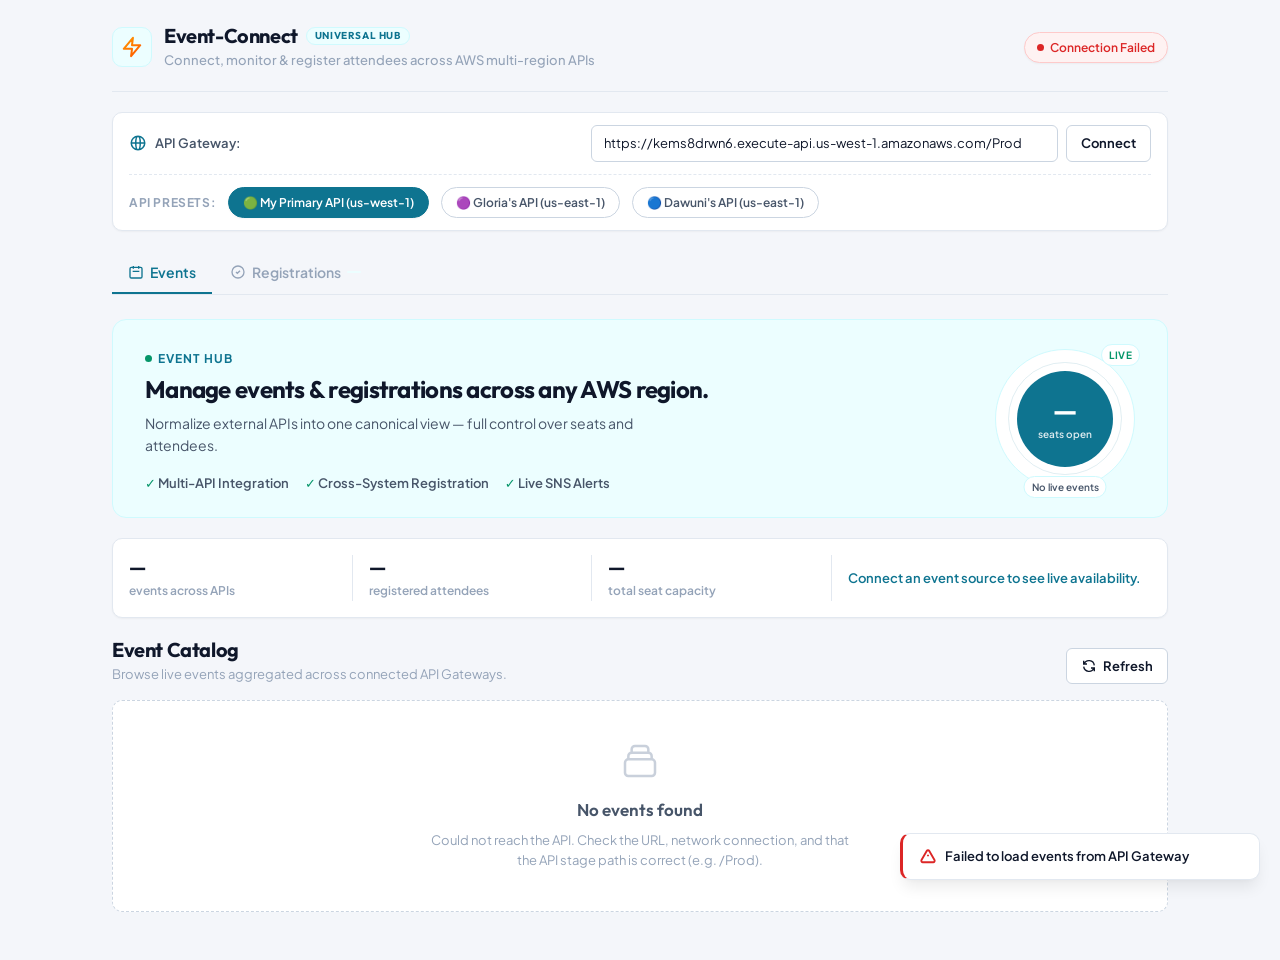
==== frontend/index.html @ a1b2641f "fix: restore direct independent API Gateway URL connection and DynamoDB-only event listing" ====
<!DOCTYPE html>
<html lang="en">
<head>
  <meta charset="UTF-8">
  <meta name="viewport" content="width=device-width, initial-scale=1.0">
  <meta name="description" content="Event-Connect — Universal Multi-API Event Manager & Ticketing Integration Hub across AWS Regions.">
  <title>Event-Connect — Universal Multi-API Event Manager</title>
  <link rel="preconnect" href="https://fonts.googleapis.com">
  <link rel="preconnect" href="https://fonts.gstatic.com" crossorigin>
  <link href="https://fonts.googleapis.com/css2?family=Outfit:wght@300;400;500;600;700&family=Plus+Jakarta+Sans:wght@400;500;600;700&display=swap" rel="stylesheet">
  <link rel="stylesheet" href="style.css">
</head>
<body>
  <div class="app-container">
    <!-- Header -->
    <header class="app-header">
      <div class="header-brand">
        <div class="brand-icon" aria-hidden="true">
          <svg width="22" height="22" viewBox="0 0 24 24" fill="none" xmlns="http://www.w3.org/2000/svg">
            <path d="M13 2L3 14H12L11 22L21 10H12L13 2Z" stroke="url(#bolt-grad)" stroke-width="2.2" stroke-linecap="round" stroke-linejoin="round"/>
            <defs>
              <linearGradient id="bolt-grad" x1="3" y1="2" x2="21" y2="22" gradientUnits="userSpaceOnUse">
                <stop stop-color="#FF9900"/>
                <stop offset="1" stop-color="#FF5500"/>
              </linearGradient>
            </defs>
          </svg>
        </div>
        <div>
          <h1 class="brand-title">Event-Connect <span class="badge-aws">Universal Hub</span></h1>
          <p class="brand-subtitle">Connect, monitor & register attendees across AWS multi-region APIs</p>
        </div>
      </div>
      <div class="header-actions">
        <div id="api-status-badge" class="status-badge disconnected">
          <span class="status-dot" aria-hidden="true"></span>
          <span id="api-status-text">Checking connectivity…</span>
        </div>
      </div>
    </header>

    <!-- API Config & Quick-Connect -->
    <section class="api-config-banner" id="api-config-section" aria-label="API Configuration">
      <div class="config-content">
        <div class="config-info">
          <svg class="config-icon" width="18" height="18" viewBox="0 0 24 24" fill="none" stroke="currentColor" stroke-width="2" aria-hidden="true">
            <path d="M21 12a9 9 0 01-9 9m9-9a9 9 0 00-9-9m9 9H3m9 9a9 9 0 01-9-9m9 9c1.657 0 3-4.03 3-9s-1.343-9-3-9m0 18c-1.657 0-3-4.03-3-9s1.343-9 3-9m-9 9a9 9 0 019-9"/>
          </svg>
          <span class="config-label">API Gateway:</span>
        </div>
        <div class="config-input-group">
          <input type="url" id="api-url-input" placeholder="https://your-api.execute-api.region.amazonaws.com/Prod" autocomplete="off" spellcheck="false" aria-label="API Gateway endpoint URL">
          <button id="btn-save-api-url" class="btn btn-secondary">Connect</button>
        </div>
      </div>

      <div class="quick-connect-bar" role="group" aria-label="Quick connect API presets">
        <span class="quick-connect-title">API Presets:</span>
        <button type="button" class="btn-preset active" id="preset-my-api" data-url="https://kems8drwn6.execute-api.us-west-1.amazonaws.com/Prod">
          🟢 My Primary API (us-west-1)
        </button>
        <button type="button" class="btn-preset" id="preset-gloria-api" data-url="https://djabididt6.execute-api.us-east-1.amazonaws.com">
          🟣 Gloria's API (us-east-1)
        </button>
        <button type="button" class="btn-preset" id="preset-dawuni-api" data-url="https://mmrq6ebalh.execute-api.us-east-1.amazonaws.com">
          🔵 Dawuni's API (us-east-1)
        </button>
      </div>
    </section>

    <!-- Navigation Tabs -->
    <nav class="nav-tabs" role="tablist" aria-label="Main navigation">
      <button class="tab-btn active" id="tab-events" data-tab="section-events" role="tab" aria-selected="true" aria-controls="section-events">
        <svg width="16" height="16" viewBox="0 0 24 24" fill="none" stroke="currentColor" stroke-width="2" aria-hidden="true"><path d="M8 7V3m8 4V3m-9 8h10M5 21h14a2 2 0 002-2V7a2 2 0 00-2-2H5a2 2 0 00-2 2v12a2 2 0 002 2z"/></svg>
        Events
      </button>
      <button class="tab-btn" id="tab-my-registrations" data-tab="section-my-registrations" role="tab" aria-selected="false" aria-controls="section-my-registrations">
        <svg width="16" height="16" viewBox="0 0 24 24" fill="none" stroke="currentColor" stroke-width="2" aria-hidden="true"><path d="M9 12l2 2 4-4m6 2a9 9 0 11-18 0 9 9 0 0118 0z"/></svg>
        Registrations
        <span class="tab-count" id="tab-reg-count" aria-label="Registration count"></span>
      </button>
    </nav>

    <!-- Main Content -->
    <main class="main-content">
      <!-- Section: Events -->
      <section id="section-events" class="tab-content active" role="tabpanel" aria-labelledby="tab-events">
        <!-- Hero -->
        <section class="hero-panel" aria-label="Dashboard overview">
          <div class="hero-copy">
            <p class="eyebrow"><span class="live-pulse" aria-hidden="true"></span> Event Hub</p>
            <h2 id="hero-title">Manage events & registrations across any AWS region.</h2>
            <p>Normalize external APIs into one canonical view — full control over seats and attendees.</p>
            <div class="hero-proof">
              <span>✓ Multi-API Integration</span>
              <span>✓ Cross-System Registration</span>
              <span>✓ Live SNS Alerts</span>
            </div>
          </div>
          <div class="capacity-orbit" aria-label="Live capacity snapshot">
            <div class="orbit-ring orbit-ring-one" aria-hidden="true"></div>
            <div class="orbit-center">
              <strong id="hero-available-seats">—</strong>
              <span>seats open</span>
            </div>
            <span class="orbit-label label-top">LIVE</span>
            <span class="orbit-label label-bottom" id="hero-events-count">Loading…</span>
          </div>
        </section>

        <!-- Stats Strip -->
        <div class="impact-strip" aria-label="Event statistics">
          <div class="impact-stat"><span class="impact-value" id="stat-events">—</span><span>events across APIs</span></div>
          <div class="impact-stat"><span class="impact-value" id="stat-registered">—</span><span>registered attendees</span></div>
          <div class="impact-stat"><span class="impact-value" id="stat-capacity">—</span><span>total seat capacity</span></div>
          <div class="impact-message" id="capacity-message" aria-live="polite">Connecting to event hub…</div>
        </div>

        <!-- Section Header -->
        <div class="section-header">
          <div>
            <h2>Event Catalog</h2>
            <p class="section-desc">Browse live events aggregated across connected API Gateways.</p>
          </div>
          <button id="btn-refresh-events" class="btn btn-icon" aria-label="Refresh events">
            <svg width="16" height="16" viewBox="0 0 24 24" fill="none" stroke="currentColor" stroke-width="2" aria-hidden="true"><path d="M4 4v5h.582m15.356 2A8.001 8.001 0 004.582 9m0 0H9m11 11v-5h-.581m0 0a8.003 8.003 0 01-15.357-2m15.357 2H15"/></svg>
            Refresh
          </button>
        </div>

        <!-- Loading State -->
        <div id="events-loading" class="loading-spinner-container" aria-live="polite">
          <div class="spinner" aria-hidden="true"></div>
          <p>Fetching events from API Gateway…</p>
        </div>

        <!-- Events Grid -->
        <div id="events-grid" class="events-grid hidden" aria-live="polite">
          <!-- Dynamic event cards injected by app.js -->
        </div>

        <!-- Empty State -->
        <div id="events-empty" class="empty-state hidden">
          <svg width="40" height="40" viewBox="0 0 24 24" fill="none" stroke="currentColor" stroke-width="1.5" aria-hidden="true"><path d="M19 11H5m14 0a2 2 0 012 2v6a2 2 0 01-2 2H5a2 2 0 01-2-2v-6a2 2 0 012-2m14 0V9a2 2 0 00-2-2M5 11V9a2 2 0 012-2m0 0V5a2 2 0 012-2h6a2 2 0 012 2v2M7 7h10"/></svg>
          <h3>No events found</h3>
          <p id="events-empty-message">Connect an API endpoint or check your network connection to load events.</p>
        </div>
      </section>

      <!-- Section: Registrations -->
      <section id="section-my-registrations" class="tab-content hidden" role="tabpanel" aria-labelledby="tab-my-registrations">
        <div class="section-header">
          <div>
            <h2>Registrations</h2>
            <p class="section-desc">View all registered attendees. Search by email, name, or event ID.</p>
          </div>
        </div>

        <div class="search-card">
          <form id="form-search-email" class="search-form">
            <div class="form-group flex-1">
              <label for="search-email-input">Search registrations</label>
              <input type="text" id="search-email-input" placeholder="Email, name, or event ID…" autocomplete="off" spellcheck="false">
            </div>
            <button type="submit" class="btn btn-primary" id="btn-search-email">
              <svg width="16" height="16" viewBox="0 0 24 24" fill="none" stroke="currentColor" stroke-width="2" aria-hidden="true"><path d="M21 21l-6-6m2-5a7 7 0 11-14 0 7 7 0 0114 0z"/></svg>
              Search
            </button>
            <button type="button" class="btn btn-secondary" id="btn-clear-search">Show All</button>
          </form>
        </div>

        <div id="regs-loading" class="loading-spinner-container hidden" aria-live="polite">
          <div class="spinner" aria-hidden="true"></div>
          <p>Fetching registrations…</p>
        </div>

        <div id="regs-list" class="regs-list hidden" aria-live="polite">
          <!-- Dynamic registration items injected by app.js -->
        </div>

        <div id="regs-empty" class="empty-state hidden">
          <svg width="40" height="40" viewBox="0 0 24 24" fill="none" stroke="currentColor" stroke-width="1.5" aria-hidden="true"><path d="M9 12h6m-6 4h6m2 5H7a2 2 0 01-2-2V5a2 2 0 012-2h5.586a1 1 0 01.707.293l5.414 5.414a1 1 0 01.293.707V19a2 2 0 01-2 2z"/></svg>
          <h3>No registrations found</h3>
          <p>No active registrations matched the search. Try another query or click "Show All".</p>
        </div>
      </section>
    </main>

    <!-- Registration Modal -->
    <div id="register-modal" class="modal-overlay hidden" role="dialog" aria-modal="true" aria-labelledby="modal-event-title">
      <div class="modal-card">
        <div class="modal-header">
          <div>
            <h3 id="modal-event-title">Register for Event</h3>
            <span id="modal-event-badge" class="badge">Event ID: —</span>
          </div>
          <button id="btn-close-modal" class="btn-close" aria-label="Close dialog">&times;</button>
        </div>
        <form id="form-register" class="modal-form">
          <input type="hidden" id="modal-event-id">

          <div class="form-group">
            <label for="reg-name-input">Full Name <span aria-hidden="true">*</span></label>
            <input type="text" id="reg-name-input" placeholder="Jane Doe" required aria-required="true">
          </div>

          <div class="form-group">
            <label for="reg-email-input">Email Address <span aria-hidden="true">*</span></label>
            <input type="email" id="reg-email-input" placeholder="jane@example.com" required aria-required="true">
            <span class="form-hint">You'll receive a confirmation once registered.</span>
          </div>

          <div class="modal-footer">
            <button type="button" id="btn-cancel-modal" class="btn btn-tertiary">Cancel</button>
            <button type="submit" id="btn-submit-register" class="btn btn-primary">Confirm Registration</button>
          </div>
        </form>
      </div>
    </div>

    <!-- Confirmation Dialog (for cancel actions) -->
    <div id="confirm-dialog" class="modal-overlay hidden" role="alertdialog" aria-modal="true" aria-labelledby="confirm-dialog-title">
      <div class="modal-card" style="max-width: 380px;">
        <div class="confirm-dialog">
          <h3 id="confirm-dialog-title" style="font: 600 var(--text-lg)/1.3 var(--font-heading); color: var(--ink); margin-bottom: var(--space-2);">Cancel Registration?</h3>
          <p id="confirm-dialog-message">This action cannot be undone.</p>
          <div class="confirm-actions">
            <button type="button" class="btn btn-secondary" id="confirm-dialog-cancel">Keep It</button>
            <button type="button" class="btn btn-danger" id="confirm-dialog-confirm">Yes, Cancel</button>
          </div>
        </div>
      </div>
    </div>

    <!-- Toast Container -->
    <div id="toast-container" class="toast-container" aria-live="polite"></div>
  </div>

  <script src="app.js"></script>
</body>
</html>
---- frontend/style.css ----
/* ============================================================
   Event-Connect — Design System & Interface Styles
   ============================================================ */

/* ----------------------------------------------------------
   1. Design Tokens
   ---------------------------------------------------------- */
:root {
  /* Canvas & surfaces */
  --canvas: #f4f6fa;
  --surface: #ffffff;
  --surface-subtle: #f8f9fc;
  --surface-raised: #ffffff;
  --surface-overlay: rgba(15, 23, 42, 0.5);

  /* Ink / text */
  --ink: #0f172a;
  --ink-soft: #475569;
  --ink-faint: #94a3b8;

  /* Borders */
  --line: #e2e8f0;
  --line-strong: #cbd5e1;

  /* Brand */
  --brand: #0e7490;
  --brand-strong: #0c6478;
  --brand-soft: #ecfeff;
  --brand-subtle: #cffafe;

  /* Accent */
  --accent: #d97706;
  --accent-strong: #b45309;

  /* Semantic colors */
  --success: #059669;
  --success-soft: #ecfdf5;
  --success-subtle: #a7f3d0;
  --warning: #d97706;
  --warning-soft: #fffbeb;
  --danger: #dc2626;
  --danger-soft: #fef2f2;

  /* Shadows */
  --shadow-xs: 0 1px 2px rgba(0, 0, 0, 0.04);
  --shadow-sm: 0 1px 3px rgba(0, 0, 0, 0.06), 0 1px 2px rgba(0, 0, 0, 0.04);
  --shadow-md: 0 4px 6px -1px rgba(0, 0, 0, 0.07), 0 2px 4px -2px rgba(0, 0, 0, 0.05);
  --shadow-lg: 0 10px 15px -3px rgba(0, 0, 0, 0.08), 0 4px 6px -4px rgba(0, 0, 0, 0.04);
  --shadow-overlay: 0 25px 50px -12px rgba(0, 0, 0, 0.2);

  /* Radii */
  --radius-sm: 6px;
  --radius-md: 10px;
  --radius-lg: 14px;
  --radius-xl: 20px;
  --radius-pill: 100px;

  /* Typography */
  --font-heading: 'Outfit', system-ui, sans-serif;
  --font-body: 'Plus Jakarta Sans', system-ui, sans-serif;
  --font-mono: 'SF Mono', 'Cascadia Code', 'Consolas', monospace;

  --text-xs: 0.75rem;    /* 12px */
  --text-sm: 0.8125rem;  /* 13px */
  --text-base: 0.875rem; /* 14px */
  --text-md: 0.9375rem;  /* 15px */
  --text-lg: 1.0625rem;  /* 17px */
  --text-xl: 1.25rem;    /* 20px */
  --text-2xl: 1.5rem;    /* 24px */
  --text-3xl: 1.875rem;  /* 30px */

  /* Spacing */
  --space-1: 4px;
  --space-2: 8px;
  --space-3: 12px;
  --space-4: 16px;
  --space-5: 20px;
  --space-6: 24px;
  --space-8: 32px;
  --space-10: 40px;
  --space-12: 48px;

  /* Transitions */
  --ease-out: cubic-bezier(0.16, 1, 0.3, 1);
  --transition-fast: 100ms ease;
  --transition-base: 180ms ease;
  --transition-smooth: 280ms var(--ease-out);
}

/* ----------------------------------------------------------
   2. Reset & Base
   ---------------------------------------------------------- */
*,
*::before,
*::after {
  box-sizing: border-box;
  margin: 0;
  padding: 0;
}

body {
  min-width: 320px;
  min-height: 100vh;
  background: var(--canvas);
  color: var(--ink);
  font-family: var(--font-body);
  font-size: var(--text-md);
  line-height: 1.6;
  -webkit-font-smoothing: antialiased;
  -moz-osx-font-smoothing: grayscale;
}

body.modal-open {
  overflow: hidden;
}

button,
input,
select,
textarea {
  font: inherit;
}

button {
  -webkit-tap-highlight-color: transparent;
}

/* ----------------------------------------------------------
   3. Layout
   ---------------------------------------------------------- */
.app-container {
  max-width: 1120px;
  margin: 0 auto;
  padding: var(--space-6) var(--space-8) var(--space-12);
}

/* ----------------------------------------------------------
   4. Header
   ---------------------------------------------------------- */
.app-header {
  display: flex;
  align-items: center;
  justify-content: space-between;
  gap: var(--space-5);
  padding-bottom: var(--space-5);
  border-bottom: 1px solid var(--line);
  margin-bottom: var(--space-5);
}

.header-brand {
  display: flex;
  align-items: center;
  gap: var(--space-3);
}

.brand-icon {
  display: grid;
  width: 40px;
  height: 40px;
  place-items: center;
  border: 1px solid var(--brand-subtle);
  border-radius: var(--radius-md);
  background: var(--brand-soft);
  flex-shrink: 0;
}

.brand-title {
  display: flex;
  align-items: center;
  gap: var(--space-2);
  color: var(--ink);
  font: 700 var(--text-xl) / 1.2 var(--font-heading);
  letter-spacing: -0.02em;
}

.brand-subtitle {
  margin-top: 2px;
  color: var(--ink-faint);
  font-size: var(--text-sm);
  font-weight: 500;
}

.badge-aws {
  padding: 2px 8px;
  border: 1px solid var(--brand-subtle);
  border-radius: var(--radius-pill);
  color: var(--brand);
  background: var(--brand-soft);
  font-size: 0.625rem;
  font-weight: 700;
  letter-spacing: 0.06em;
  text-transform: uppercase;
}

/* Status badge */
.status-badge {
  display: inline-flex;
  align-items: center;
  gap: 6px;
  padding: 5px 12px;
  border: 1px solid var(--line);
  border-radius: var(--radius-pill);
  background: var(--surface);
  color: var(--ink-faint);
  font-size: var(--text-xs);
  font-weight: 600;
  white-space: nowrap;
  box-shadow: var(--shadow-xs);
}

.status-dot {
  width: 7px;
  height: 7px;
  border-radius: 50%;
  background: var(--ink-faint);
}

.status-badge.connected {
  border-color: var(--success-subtle);
  color: var(--success);
  background: var(--success-soft);
}

.status-badge.connected .status-dot {
  background: var(--success);
  box-shadow: 0 0 0 3px rgba(5, 150, 105, 0.15);
}

.status-badge.disconnected {
  border-color: #fecaca;
  color: var(--danger);
  background: var(--danger-soft);
}

.status-badge.disconnected .status-dot {
  background: var(--danger);
}

/* ----------------------------------------------------------
   5. API Config Banner
   ---------------------------------------------------------- */
.api-config-banner {
  margin-bottom: var(--space-5);
  padding: var(--space-3) var(--space-4);
  border: 1px solid var(--line);
  border-radius: var(--radius-md);
  background: var(--surface);
  box-shadow: var(--shadow-xs);
}

.config-content {
  display: flex;
  align-items: center;
  justify-content: space-between;
  gap: var(--space-4);
}

.config-info {
  display: flex;
  flex: 0 0 auto;
  align-items: center;
  gap: var(--space-2);
  color: var(--ink-soft);
  font-size: var(--text-sm);
  font-weight: 600;
}

.config-icon {
  color: var(--brand);
}

.config-label {
  white-space: nowrap;
}

.config-input-group {
  display: flex;
  width: min(100%, 560px);
  gap: var(--space-2);
}

.config-input-group input {
  width: 100%;
  min-width: 0;
  padding: 7px 12px;
  border: 1px solid var(--line-strong);
  border-radius: var(--radius-sm);
  background: var(--surface);
  color: var(--ink);
  font-size: var(--text-sm);
  outline: none;
  transition: border-color var(--transition-fast), box-shadow var(--transition-fast);
}

.config-input-group input::placeholder {
  color: var(--ink-faint);
}

.config-input-group input:focus {
  border-color: var(--brand);
  box-shadow: 0 0 0 3px rgba(14, 116, 144, 0.1);
}

/* ----------------------------------------------------------
   6. Quick Connect Bar
   ---------------------------------------------------------- */
.quick-connect-bar {
  display: flex;
  align-items: center;
  flex-wrap: wrap;
  gap: var(--space-2) var(--space-3);
  margin-top: var(--space-3);
  padding-top: var(--space-3);
  border-top: 1px dashed var(--line);
}

.quick-connect-title {
  color: var(--ink-faint);
  font-size: var(--text-xs);
  font-weight: 700;
  text-transform: uppercase;
  letter-spacing: 0.05em;
}

.btn-preset {
  padding: 5px 14px;
  border: 1px solid var(--line-strong);
  border-radius: var(--radius-pill);
  background: var(--surface);
  color: var(--ink-soft);
  font-size: var(--text-xs);
  font-weight: 600;
  cursor: pointer;
  transition: all var(--transition-fast);
}

.btn-preset:hover {
  border-color: var(--brand);
  background: var(--brand-soft);
  color: var(--brand);
}

.btn-preset.active {
  border-color: var(--brand);
  background: var(--brand);
  color: #fff;
  box-shadow: var(--shadow-xs);
}

/* Provider origin badges */
.badge-provider-local {
  background: #dbeafe;
  color: #1d4ed8;
  border-color: #bfdbfe;
}

.badge-provider-gloria {
  background: #f3e8ff;
  color: #7c3aed;
  border-color: #e9d5ff;
}

.badge-provider-dawuni {
  background: #d1fae5;
  color: #047857;
  border-color: #a7f3d0;
}

/* ----------------------------------------------------------
   8. Navigation Tabs
   ---------------------------------------------------------- */
.nav-tabs {
  display: flex;
  gap: 2px;
  margin-bottom: var(--space-6);
  border-bottom: 1px solid var(--line);
}

.tab-btn {
  display: inline-flex;
  align-items: center;
  gap: 6px;
  padding: 10px 16px 9px;
  border: 0;
  border-bottom: 2px solid transparent;
  background: transparent;
  color: var(--ink-faint);
  cursor: pointer;
  font-size: var(--text-base);
  font-weight: 600;
  transition: color var(--transition-fast), border-color var(--transition-fast);
}

.tab-btn:hover {
  color: var(--ink-soft);
}

.tab-btn.active {
  border-bottom-color: var(--brand);
  color: var(--brand);
}

.tab-btn svg {
  flex-shrink: 0;
}

.tab-count {
  padding: 1px 7px;
  border-radius: var(--radius-pill);
  background: var(--brand-soft);
  color: var(--brand);
  font-size: 0.6875rem;
  font-weight: 700;
}

/* ----------------------------------------------------------
   9. Hero Panel (Compact)
   ---------------------------------------------------------- */
.hero-panel {
  display: flex;
  align-items: center;
  justify-content: space-between;
  gap: var(--space-6);
  padding: var(--space-6) var(--space-8);
  border: 1px solid var(--brand-subtle);
  border-radius: var(--radius-lg);
  background: var(--brand-soft);
  margin-bottom: var(--space-5);
}

.hero-copy {
  flex: 1;
  min-width: 0;
}

.eyebrow {
  display: inline-flex;
  align-items: center;
  gap: 6px;
  color: var(--brand);
  font-size: var(--text-xs);
  font-weight: 700;
  letter-spacing: 0.08em;
  text-transform: uppercase;
}

.live-pulse {
  width: 7px;
  height: 7px;
  border-radius: 50%;
  background: var(--success);
  animation: pulse 2s ease-in-out infinite;
}

@keyframes pulse {
  0%, 100% { opacity: 1; }
  50% { opacity: 0.4; }
}

.hero-copy h2 {
  margin-top: var(--space-2);
  color: var(--ink);
  font: 700 var(--text-2xl) / 1.15 var(--font-heading);
  letter-spacing: -0.03em;
  max-width: 580px;
}

.hero-copy > p:not(.eyebrow) {
  margin-top: var(--space-2);
  color: var(--ink-soft);
  font-size: var(--text-base);
  max-width: 540px;
}

.hero-proof {
  display: flex;
  flex-wrap: wrap;
  gap: 6px 16px;
  margin-top: var(--space-4);
  color: var(--ink-soft);
  font-size: var(--text-sm);
  font-weight: 600;
}

.hero-proof span::first-letter {
  color: var(--success);
}

/* Capacity orbit — compact */
.capacity-orbit {
  position: relative;
  display: grid;
  width: 140px;
  height: 140px;
  place-items: center;
  border: 1px solid var(--brand-subtle);
  border-radius: 50%;
  background: #fff;
  flex-shrink: 0;
}

.orbit-ring-one {
  position: absolute;
  width: 82%;
  height: 82%;
  border: 1px solid rgba(14, 116, 144, 0.12);
  border-radius: 50%;
}

.orbit-ring-two {
  display: none;
}

.orbit-center {
  position: relative;
  z-index: 1;
  display: flex;
  width: 96px;
  height: 96px;
  flex-direction: column;
  align-items: center;
  justify-content: center;
  border-radius: 50%;
  background: var(--brand);
  color: #fff;
}

.orbit-center strong {
  font: 700 1.75rem / 1 var(--font-heading);
  letter-spacing: -0.03em;
}

.orbit-center span {
  margin-top: 2px;
  font-size: 0.625rem;
  font-weight: 600;
  opacity: 0.85;
}

.orbit-label {
  position: absolute;
  z-index: 2;
  padding: 2px 7px;
  border: 1px solid var(--brand-subtle);
  border-radius: var(--radius-pill);
  background: #fff;
  font-size: 0.625rem;
  font-weight: 700;
  letter-spacing: 0.04em;
}

.label-top {
  top: -6px;
  right: -6px;
  color: var(--success);
}

.label-bottom {
  bottom: -10px;
  left: 50%;
  width: max-content;
  transform: translateX(-50%);
  color: var(--ink-soft);
  font-weight: 600;
  letter-spacing: 0;
}

/* ----------------------------------------------------------
   10. Impact Stats Strip
   ---------------------------------------------------------- */
.impact-strip {
  display: grid;
  grid-template-columns: repeat(3, 1fr) minmax(180px, 1.4fr);
  gap: 0;
  margin-bottom: var(--space-5);
  padding: var(--space-4) 0;
  border: 1px solid var(--line);
  border-radius: var(--radius-md);
  background: var(--surface);
  box-shadow: var(--shadow-xs);
}

.impact-stat {
  display: flex;
  flex-direction: column;
  gap: 2px;
  padding: 0 var(--space-4);
  border-right: 1px solid var(--line);
  color: var(--ink-faint);
  font-size: var(--text-xs);
  font-weight: 600;
}

.impact-value {
  color: var(--ink);
  font: 700 var(--text-xl) / 1.2 var(--font-heading);
}

.impact-message {
  display: flex;
  align-items: center;
  padding: 0 var(--space-4);
  color: var(--brand);
  font-size: var(--text-sm);
  font-weight: 600;
}

/* ----------------------------------------------------------
   11. Section Controls
   ---------------------------------------------------------- */
.section-header {
  display: flex;
  align-items: flex-end;
  justify-content: space-between;
  gap: var(--space-4);
  margin-bottom: var(--space-4);
}

.section-header h2 {
  color: var(--ink);
  font: 700 var(--text-xl) / 1.2 var(--font-heading);
  letter-spacing: -0.02em;
}

.section-desc {
  margin-top: 2px;
  color: var(--ink-faint);
  font-size: var(--text-sm);
}

/* ----------------------------------------------------------
   12. Buttons
   ---------------------------------------------------------- */
.btn {
  display: inline-flex;
  min-height: 36px;
  align-items: center;
  justify-content: center;
  gap: 6px;
  padding: 7px 14px;
  border: 1px solid transparent;
  border-radius: var(--radius-sm);
  cursor: pointer;
  font-size: var(--text-sm);
  font-weight: 650;
  line-height: 1;
  transition: all var(--transition-fast);
  white-space: nowrap;
}

.btn-primary {
  background: var(--brand);
  color: #fff;
  box-shadow: var(--shadow-xs);
}

.btn-primary:hover {
  background: var(--brand-strong);
  box-shadow: var(--shadow-sm);
}

.btn-primary:active {
  transform: translateY(1px);
}

.btn-secondary,
.btn-icon {
  border-color: var(--line-strong);
  background: var(--surface);
  color: var(--ink);
}

.btn-secondary:hover,
.btn-icon:hover {
  border-color: var(--ink-faint);
  background: var(--surface-subtle);
}

.btn-tertiary {
  background: transparent;
  color: var(--ink-soft);
}

.btn-tertiary:hover {
  background: var(--surface-subtle);
  color: var(--ink);
}

.btn-danger {
  border-color: #fecaca;
  background: var(--danger-soft);
  color: var(--danger);
}

.btn-danger:hover {
  border-color: #fca5a5;
  background: #fee2e2;
}

.btn:disabled {
  cursor: not-allowed;
  opacity: 0.45;
  pointer-events: none;
}

/* ----------------------------------------------------------
   13. Event Cards Grid
   ---------------------------------------------------------- */
.events-grid {
  display: grid;
  grid-template-columns: repeat(auto-fill, minmax(300px, 1fr));
  gap: var(--space-4);
}

.event-card {
  display: flex;
  flex-direction: column;
  padding: var(--space-5);
  border: 1px solid var(--line);
  border-radius: var(--radius-md);
  background: var(--surface);
  box-shadow: var(--shadow-xs);
  transition: border-color var(--transition-base), box-shadow var(--transition-base), transform var(--transition-base);
}

.event-card:hover {
  border-color: var(--brand-subtle);
  box-shadow: var(--shadow-md);
  transform: translateY(-2px);
}

.event-card-header {
  display: flex;
  align-items: flex-start;
  justify-content: space-between;
  gap: var(--space-3);
  margin-bottom: var(--space-2);
}

.event-card-title {
  color: var(--ink);
  font: 700 var(--text-lg) / 1.3 var(--font-heading);
  letter-spacing: -0.01em;
}

.event-card-badges {
  display: flex;
  gap: 5px;
  align-items: center;
  flex-shrink: 0;
}

.badge {
  flex: 0 0 auto;
  padding: 3px 8px;
  border: 1px solid var(--line);
  border-radius: var(--radius-pill);
  background: var(--surface-subtle);
  color: var(--ink-faint);
  font-size: 0.6875rem;
  font-weight: 650;
  white-space: nowrap;
}

.badge-success {
  border-color: var(--success-subtle);
  background: var(--success-soft);
  color: var(--success);
}

.badge-danger {
  border-color: #fecaca;
  background: var(--danger-soft);
  color: var(--danger);
}

.event-card-desc {
  color: var(--ink-soft);
  font-size: var(--text-sm);
  line-height: 1.6;
  display: -webkit-box;
  -webkit-line-clamp: 3;
  -webkit-box-orient: vertical;
  overflow: hidden;
}

.event-card-meta {
  display: flex;
  flex-direction: column;
  gap: 6px;
  margin-top: var(--space-4);
  padding-top: var(--space-3);
  border-top: 1px solid var(--line);
  color: var(--ink-faint);
  font-size: var(--text-xs);
}

.meta-item {
  display: flex;
  align-items: center;
  gap: 6px;
}

.meta-item svg {
  color: var(--brand);
  flex-shrink: 0;
}

/* Capacity bar */
.capacity-bar-track {
  width: 100%;
  height: 4px;
  margin-top: var(--space-3);
  border-radius: 2px;
  background: var(--line);
  overflow: hidden;
}

.capacity-bar-fill {
  height: 100%;
  border-radius: 2px;
  transition: width var(--transition-smooth);
}

.capacity-bar-fill.cap-low { background: var(--success); }
.capacity-bar-fill.cap-mid { background: var(--warning); }
.capacity-bar-fill.cap-high { background: var(--danger); }

.event-card-footer {
  display: flex;
  align-items: center;
  justify-content: space-between;
  gap: var(--space-3);
  margin-top: auto;
  padding-top: var(--space-4);
}

.capacity-info {
  color: var(--ink-soft);
  font-size: var(--text-xs);
  font-weight: 650;
}

/* ----------------------------------------------------------
   14. Search & Forms
   ---------------------------------------------------------- */
.search-card {
  padding: var(--space-4) var(--space-5);
  margin-bottom: var(--space-5);
  border: 1px solid var(--line);
  border-radius: var(--radius-md);
  background: var(--surface);
  box-shadow: var(--shadow-xs);
}

.search-form {
  display: flex;
  align-items: flex-end;
  gap: var(--space-3);
  flex-wrap: wrap;
}

.form-group {
  display: flex;
  flex-direction: column;
  gap: 5px;
}

.flex-1 {
  flex: 1;
  min-width: 240px;
}

.form-group label {
  color: var(--ink);
  font-size: var(--text-sm);
  font-weight: 650;
}

.form-group input {
  width: 100%;
  min-height: 38px;
  padding: 8px 12px;
  border: 1px solid var(--line-strong);
  border-radius: var(--radius-sm);
  background: var(--surface);
  color: var(--ink);
  font-size: var(--text-base);
  outline: none;
  transition: border-color var(--transition-fast), box-shadow var(--transition-fast);
}

.form-group input::placeholder {
  color: var(--ink-faint);
}

.form-group input:focus {
  border-color: var(--brand);
  box-shadow: 0 0 0 3px rgba(14, 116, 144, 0.1);
}

.form-hint {
  color: var(--ink-faint);
  font-size: var(--text-xs);
}

/* ----------------------------------------------------------
   15. Registration List
   ---------------------------------------------------------- */
.regs-list {
  display: flex;
  flex-direction: column;
  gap: var(--space-3);
}

.regs-count {
  color: var(--ink-faint);
  font-size: var(--text-sm);
  font-weight: 600;
  margin-bottom: var(--space-2);
}

.reg-item {
  display: flex;
  align-items: center;
  justify-content: space-between;
  gap: var(--space-4);
  padding: var(--space-4) var(--space-5);
  border: 1px solid var(--line);
  border-radius: var(--radius-md);
  background: var(--surface);
  box-shadow: var(--shadow-xs);
  transition: border-color var(--transition-fast);
}

.reg-item:hover {
  border-color: var(--line-strong);
}

.reg-item-content {
  display: flex;
  align-items: center;
  gap: var(--space-3);
  min-width: 0;
}

.reg-avatar {
  display: grid;
  width: 36px;
  height: 36px;
  place-items: center;
  border-radius: 50%;
  background: var(--brand-soft);
  color: var(--brand);
  font-size: var(--text-sm);
  font-weight: 700;
  flex-shrink: 0;
}

.reg-info {
  min-width: 0;
}

.reg-info h4 {
  color: var(--ink);
  font: 600 var(--text-base) / 1.3 var(--font-heading);
}

.reg-meta {
  display: flex;
  flex-wrap: wrap;
  gap: 3px 14px;
  margin-top: 3px;
  color: var(--ink-faint);
  font-size: var(--text-xs);
}

.reg-meta strong,
.reg-meta code {
  color: var(--ink-soft);
  font-family: var(--font-mono);
  font-size: var(--text-xs);
  font-weight: 600;
}

/* ----------------------------------------------------------
   16. Loading, Empty & Skeleton States
   ---------------------------------------------------------- */
.loading-spinner-container {
  display: flex;
  min-height: 200px;
  flex-direction: column;
  align-items: center;
  justify-content: center;
  gap: var(--space-3);
  color: var(--ink-faint);
  font-size: var(--text-sm);
}

.spinner {
  width: 28px;
  height: 28px;
  border: 3px solid var(--line);
  border-top-color: var(--brand);
  border-radius: 50%;
  animation: spin 0.7s linear infinite;
}

/* Skeleton cards */
.skeleton-card {
  padding: var(--space-5);
  border: 1px solid var(--line);
  border-radius: var(--radius-md);
  background: var(--surface);
}

.skeleton-line {
  height: 12px;
  border-radius: 6px;
  background: linear-gradient(90deg, var(--line) 25%, #e8ecf1 50%, var(--line) 75%);
  background-size: 200% 100%;
  animation: shimmer 1.5s ease-in-out infinite;
}

.skeleton-line-lg {
  height: 18px;
  width: 70%;
  margin-bottom: var(--space-3);
}

.skeleton-line-md {
  height: 12px;
  width: 90%;
  margin-bottom: var(--space-2);
}

.skeleton-line-sm {
  height: 12px;
  width: 50%;
}

@keyframes shimmer {
  0% { background-position: 200% 0; }
  100% { background-position: -200% 0; }
}

/* Empty state */
.empty-state {
  padding: var(--space-10) var(--space-5);
  border: 1px dashed var(--line-strong);
  border-radius: var(--radius-md);
  background: var(--surface);
  color: var(--ink-faint);
  text-align: center;
}

.empty-state svg {
  color: var(--ink-faint);
  margin-bottom: var(--space-3);
  opacity: 0.5;
}

.empty-state h3 {
  color: var(--ink-soft);
  font: 600 var(--text-lg) / 1.3 var(--font-heading);
}

.empty-state p {
  max-width: 420px;
  margin: var(--space-2) auto 0;
  font-size: var(--text-sm);
  line-height: 1.6;
}

/* ----------------------------------------------------------
   17. Modal
   ---------------------------------------------------------- */
.modal-overlay {
  position: fixed;
  inset: 0;
  z-index: 100;
  display: flex;
  align-items: center;
  justify-content: center;
  padding: var(--space-5);
  background: var(--surface-overlay);
  animation: fadeIn 180ms ease;
}

@keyframes fadeIn {
  from { opacity: 0; }
  to { opacity: 1; }
}

.modal-card {
  width: 100%;
  max-width: 460px;
  padding: var(--space-6);
  border: 1px solid var(--line);
  border-radius: var(--radius-lg);
  background: var(--surface);
  box-shadow: var(--shadow-overlay);
  animation: modalIn 220ms var(--ease-out);
}

@keyframes modalIn {
  from {
    opacity: 0;
    transform: scale(0.95) translateY(8px);
  }
  to {
    opacity: 1;
    transform: scale(1) translateY(0);
  }
}

.modal-header {
  display: flex;
  align-items: flex-start;
  justify-content: space-between;
  gap: var(--space-4);
  margin-bottom: var(--space-5);
}

.modal-header h3 {
  color: var(--ink);
  font: 700 var(--text-xl) / 1.25 var(--font-heading);
}

.modal-header .badge {
  display: inline-block;
  margin-top: 6px;
}

.btn-close {
  display: grid;
  width: 32px;
  height: 32px;
  place-items: center;
  border: 0;
  border-radius: var(--radius-sm);
  background: transparent;
  color: var(--ink-faint);
  cursor: pointer;
  font-size: 1.25rem;
  line-height: 1;
  flex-shrink: 0;
  transition: background var(--transition-fast), color var(--transition-fast);
}

.btn-close:hover {
  background: var(--surface-subtle);
  color: var(--ink);
}

.modal-form {
  display: flex;
  flex-direction: column;
  gap: var(--space-4);
}

.modal-footer {
  display: flex;
  justify-content: flex-end;
  gap: var(--space-2);
  margin-top: var(--space-1);
}

/* Confirmation dialog */
.confirm-dialog {
  text-align: center;
  padding: var(--space-4) 0;
}

.confirm-dialog p {
  color: var(--ink-soft);
  font-size: var(--text-base);
  margin-bottom: var(--space-5);
}

.confirm-dialog .confirm-actions {
  display: flex;
  justify-content: center;
  gap: var(--space-3);
}

/* ----------------------------------------------------------
   18. Toast Notifications
   ---------------------------------------------------------- */
.toast-container {
  position: fixed;
  z-index: 1000;
  right: var(--space-5);
  bottom: var(--space-5);
  display: flex;
  width: min(360px, calc(100vw - 40px));
  flex-direction: column;
  gap: var(--space-2);
  pointer-events: none;
}

.toast {
  display: flex;
  align-items: center;
  gap: var(--space-2);
  padding: var(--space-3) var(--space-4);
  border: 1px solid var(--line);
  border-radius: var(--radius-md);
  background: var(--surface);
  color: var(--ink);
  box-shadow: var(--shadow-lg);
  font-size: var(--text-sm);
  font-weight: 600;
  pointer-events: auto;
  animation: toastIn 280ms var(--ease-out);
  transition: opacity 200ms ease, transform 200ms ease;
}

@keyframes toastIn {
  from {
    opacity: 0;
    transform: translateY(12px) scale(0.96);
  }
  to {
    opacity: 1;
    transform: translateY(0) scale(1);
  }
}

.toast-icon {
  flex-shrink: 0;
  width: 18px;
  height: 18px;
}

.toast-success {
  border-left: 3px solid var(--success);
}

.toast-success .toast-icon {
  color: var(--success);
}

.toast-error {
  border-left: 3px solid var(--danger);
}

.toast-error .toast-icon {
  color: var(--danger);
}

/* ----------------------------------------------------------
   19. Utility Classes
   ---------------------------------------------------------- */
.hidden {
  display: none !important;
}

.sr-only {
  position: absolute;
  width: 1px;
  height: 1px;
  padding: 0;
  margin: -1px;
  overflow: hidden;
  clip: rect(0, 0, 0, 0);
  border: 0;
}

/* ----------------------------------------------------------
   20. Focus & Keyboard Accessibility
   ---------------------------------------------------------- */
:where(button, input, select, textarea, a):focus-visible {
  outline: 2px solid var(--brand);
  outline-offset: 2px;
}

@keyframes spin {
  to { transform: rotate(360deg); }
}

/* ----------------------------------------------------------
   21. Reduced Motion
   ---------------------------------------------------------- */
@media (prefers-reduced-motion: reduce) {
  *,
  *::before,
  *::after {
    animation-duration: 0.01ms !important;
    animation-iteration-count: 1 !important;
    transition-duration: 0.01ms !important;
    scroll-behavior: auto !important;
  }
}

/* ----------------------------------------------------------
   22. Responsive — Tablet (≤ 768px)
   ---------------------------------------------------------- */
@media (max-width: 768px) {
  .app-container {
    padding: var(--space-5) var(--space-4) var(--space-10);
  }

  .app-header {
    flex-direction: column;
    align-items: flex-start;
    gap: var(--space-3);
  }

  .config-content {
    flex-direction: column;
    align-items: stretch;
  }

  .config-input-group {
    width: 100%;
  }

  .hero-panel {
    flex-direction: column;
    align-items: flex-start;
    padding: var(--space-5) var(--space-5);
  }

  .capacity-orbit {
    align-self: center;
    width: 120px;
    height: 120px;
  }

  .orbit-center {
    width: 80px;
    height: 80px;
  }

  .orbit-center strong {
    font-size: 1.5rem;
  }

  .hero-copy h2 {
    font-size: var(--text-xl);
  }

  .impact-strip {
    grid-template-columns: repeat(3, 1fr);
  }

  .impact-message {
    grid-column: 1 / -1;
    padding: var(--space-3) var(--space-4) 0;
    border-top: 1px solid var(--line);
    margin-top: var(--space-3);
  }

  .section-header {
    flex-direction: column;
    align-items: flex-start;
    gap: var(--space-2);
  }

  .events-grid {
    grid-template-columns: 1fr 1fr;
  }
}

/* ----------------------------------------------------------
   23. Responsive — Mobile (≤ 480px)
   ---------------------------------------------------------- */
@media (max-width: 480px) {
  .app-container {
    padding: var(--space-4) var(--space-3) var(--space-8);
  }

  .brand-title {
    font-size: var(--text-lg);
  }

  .badge-aws {
    display: none;
  }

  .nav-tabs {
    overflow-x: auto;
    -webkit-overflow-scrolling: touch;
  }

  .tab-btn {
    flex: 0 0 auto;
    padding: 10px 12px 9px;
    font-size: var(--text-sm);
  }

  .hero-panel {
    padding: var(--space-4);
  }

  .hero-copy h2 {
    font-size: var(--text-lg);
  }

  .hero-proof {
    flex-direction: column;
    gap: 4px;
  }

  .capacity-orbit {
    display: none;
  }

  .impact-strip {
    grid-template-columns: 1fr;
    gap: var(--space-3);
    padding: var(--space-3) var(--space-4);
  }

  .impact-stat {
    padding: 0;
    border-right: 0;
    border-bottom: 1px solid var(--line);
    padding-bottom: var(--space-3);
  }

  .impact-stat:last-of-type {
    border-bottom: 0;
    padding-bottom: 0;
  }

  .impact-message {
    padding: var(--space-2) 0 0;
    border-top: 0;
  }

  .events-grid {
    grid-template-columns: 1fr;
  }

  .event-card {
    min-height: 0;
  }

  .search-form {
    flex-direction: column;
    align-items: stretch;
  }

  .flex-1 {
    min-width: 100%;
  }

  .search-form .btn {
    width: 100%;
  }

  .reg-item {
    flex-direction: column;
    align-items: stretch;
    gap: var(--space-3);
  }

  .reg-item .btn {
    width: 100%;
    justify-content: center;
  }

  .modal-footer {
    flex-direction: column-reverse;
  }

  .modal-footer .btn {
    width: 100%;
  }

  .quick-connect-bar {
    gap: 6px var(--space-2);
  }

  .provider-filter-bar {
    gap: 6px var(--space-2);
    padding: var(--space-3);
  }
}
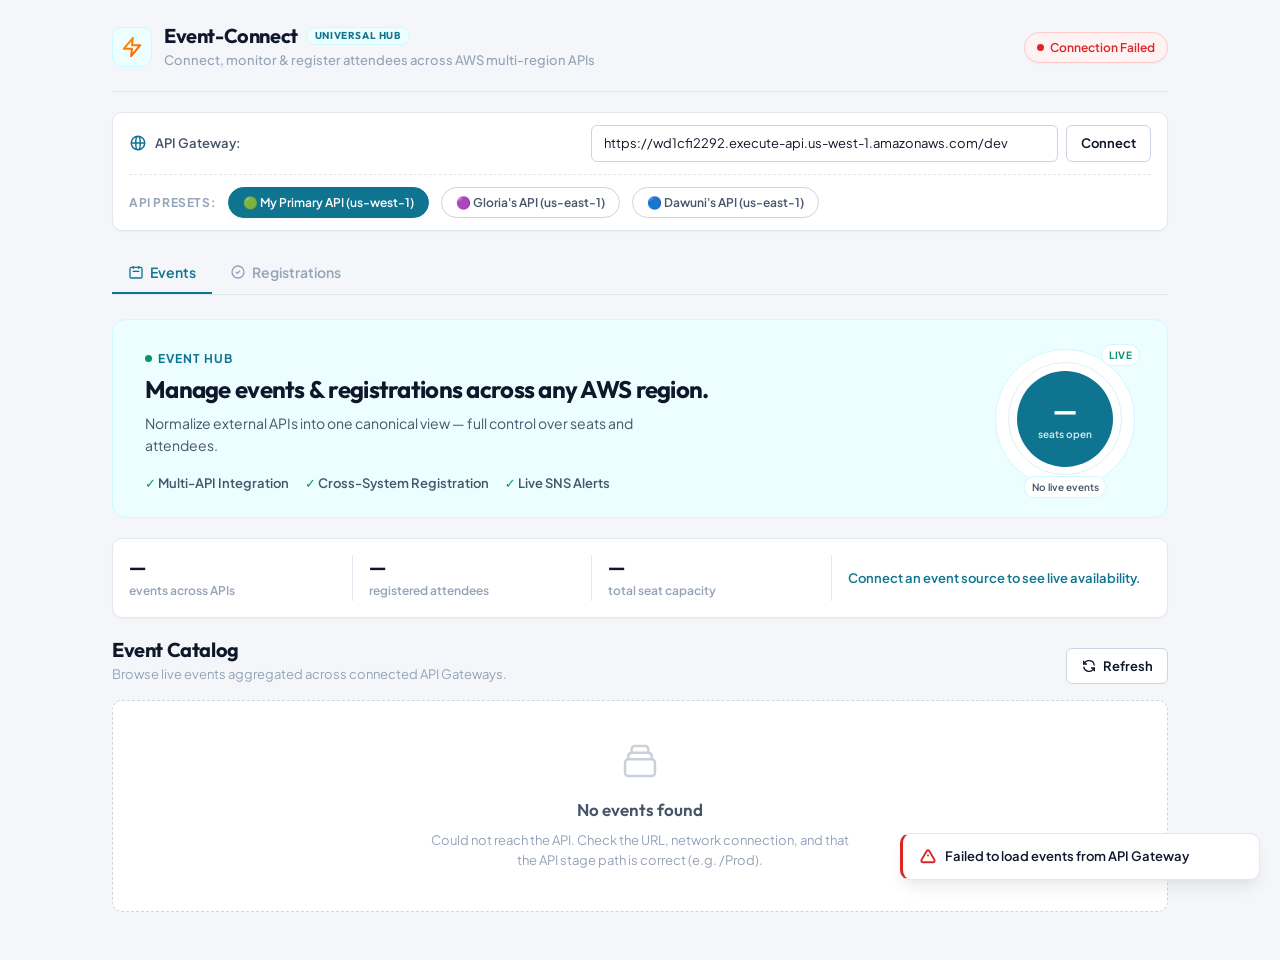
==== commit 9146620f: "chore: update API URL to new AWS account deployment (wd1cfi2292/dev)" ====
--- a/frontend/index.html
+++ b/frontend/index.html
@@ -56,7 +56,7 @@
 
       <div class="quick-connect-bar" role="group" aria-label="Quick connect API presets">
         <span class="quick-connect-title">API Presets:</span>
-        <button type="button" class="btn-preset active" id="preset-my-api" data-url="https://kems8drwn6.execute-api.us-west-1.amazonaws.com/Prod">
+        <button type="button" class="btn-preset active" id="preset-my-api" data-url="https://wd1cfi2292.execute-api.us-west-1.amazonaws.com/dev">
           🟢 My Primary API (us-west-1)
         </button>
         <button type="button" class="btn-preset" id="preset-gloria-api" data-url="https://djabididt6.execute-api.us-east-1.amazonaws.com">
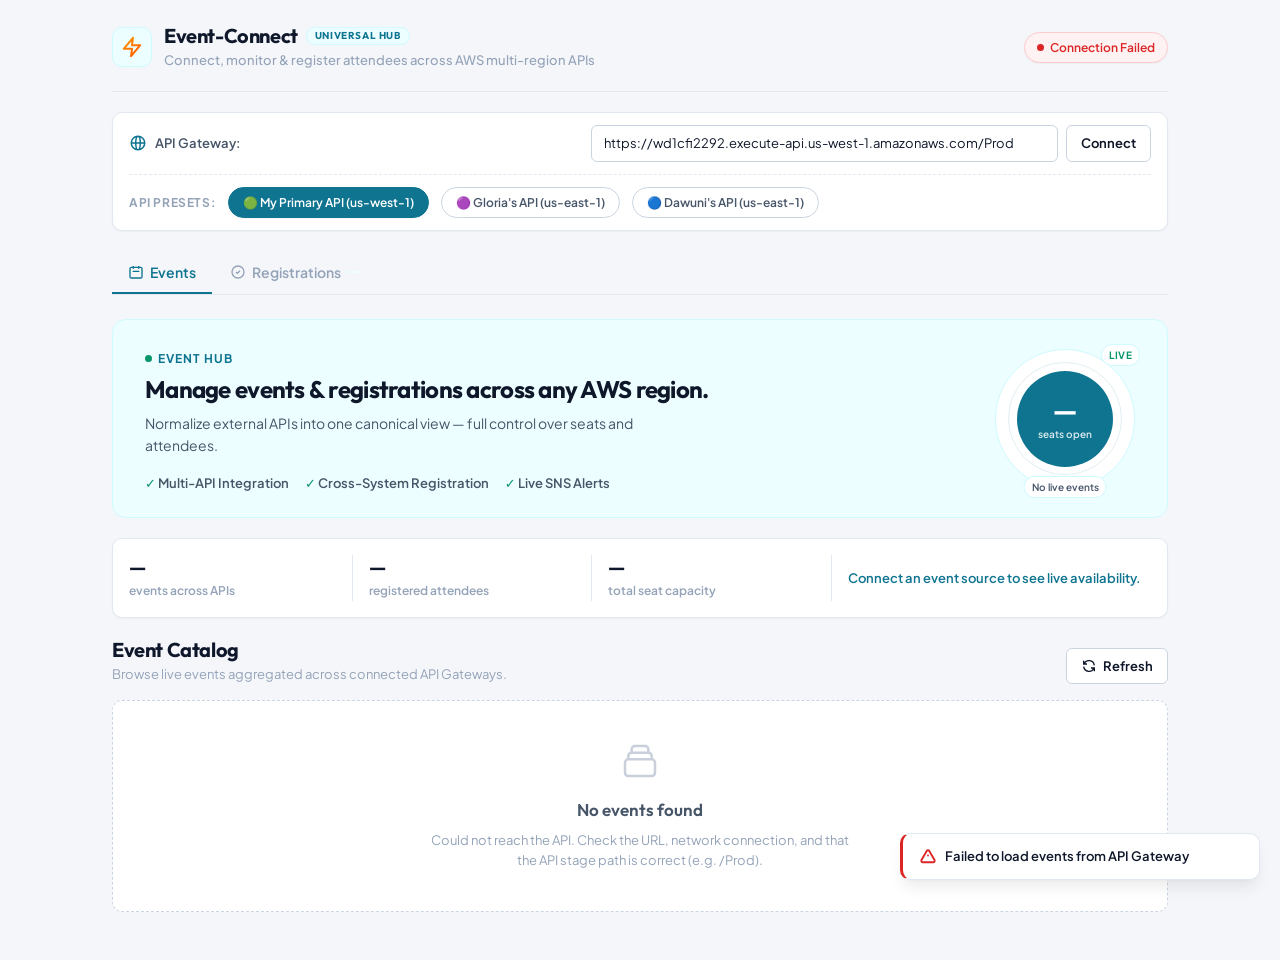
==== commit db7b53db: "fix(frontend): point API URL to active /Prod stage endpoint" ====
--- a/frontend/index.html
+++ b/frontend/index.html
@@ -56,7 +56,7 @@
 
       <div class="quick-connect-bar" role="group" aria-label="Quick connect API presets">
         <span class="quick-connect-title">API Presets:</span>
-        <button type="button" class="btn-preset active" id="preset-my-api" data-url="https://wd1cfi2292.execute-api.us-west-1.amazonaws.com/dev">
+        <button type="button" class="btn-preset active" id="preset-my-api" data-url="https://wd1cfi2292.execute-api.us-west-1.amazonaws.com/Prod">
           🟢 My Primary API (us-west-1)
         </button>
         <button type="button" class="btn-preset" id="preset-gloria-api" data-url="https://djabididt6.execute-api.us-east-1.amazonaws.com">
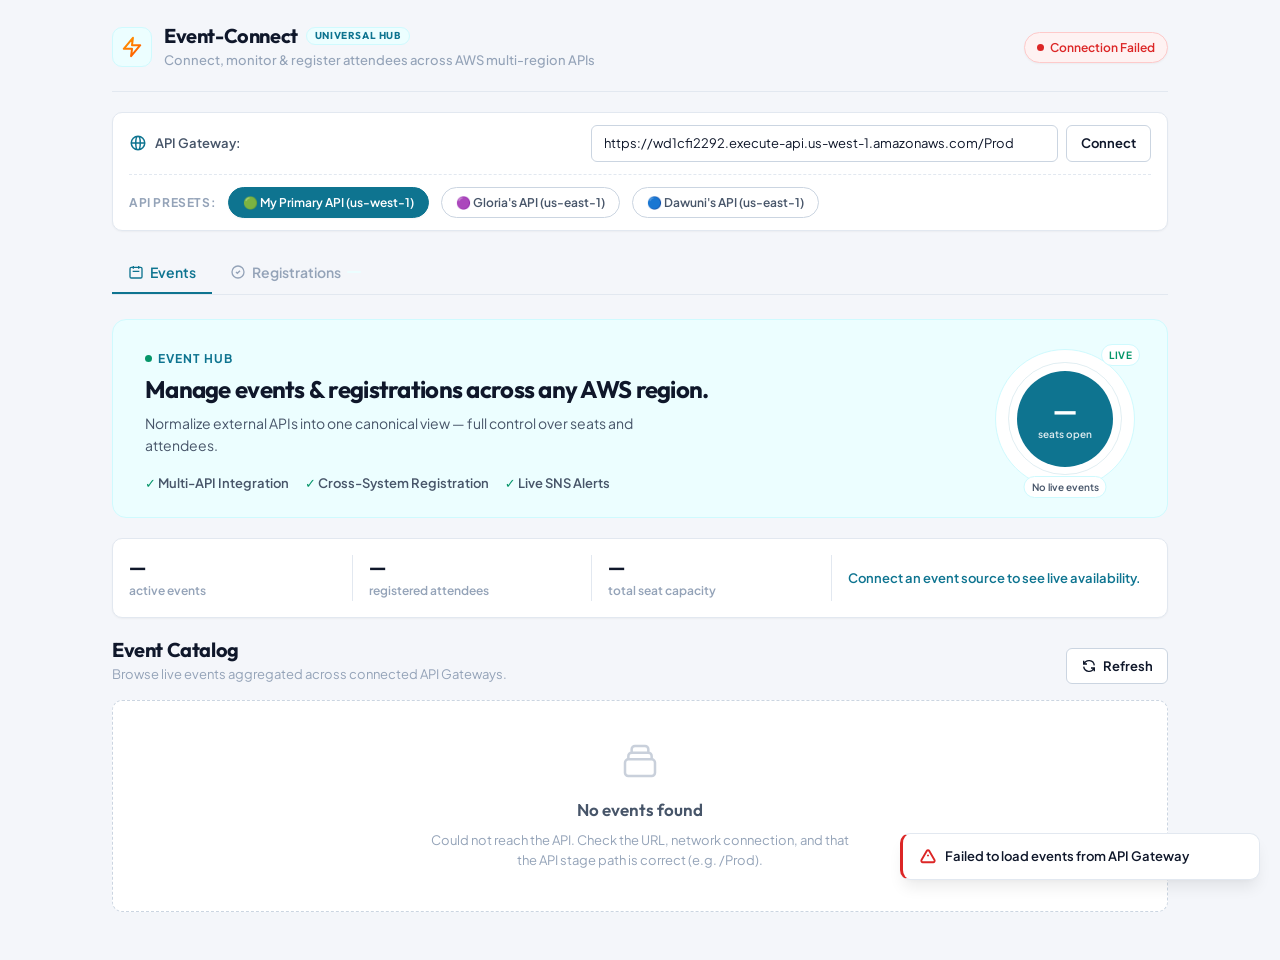
==== commit 35cff944: "fix(frontend): handle synthetic registration IDs locally on cancellation and prevent duplicate synth" ====
--- a/frontend/index.html
+++ b/frontend/index.html
@@ -110,7 +110,7 @@
 
         <!-- Stats Strip -->
         <div class="impact-strip" aria-label="Event statistics">
-          <div class="impact-stat"><span class="impact-value" id="stat-events">—</span><span>events across APIs</span></div>
+          <div class="impact-stat"><span class="impact-value" id="stat-events">—</span><span>active events</span></div>
           <div class="impact-stat"><span class="impact-value" id="stat-registered">—</span><span>registered attendees</span></div>
           <div class="impact-stat"><span class="impact-value" id="stat-capacity">—</span><span>total seat capacity</span></div>
           <div class="impact-message" id="capacity-message" aria-live="polite">Connecting to event hub…</div>
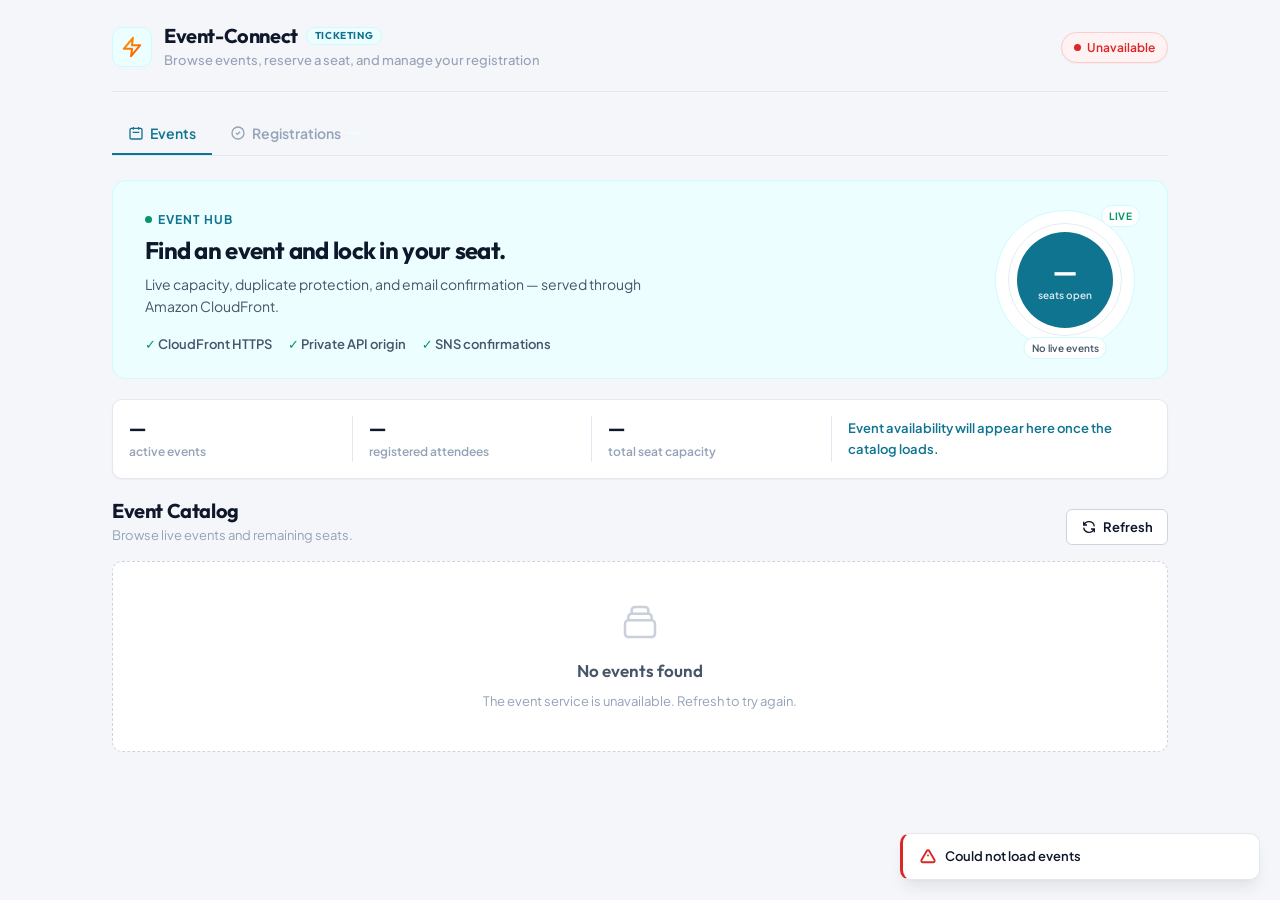
==== commit c9b2cad5: "feat: security helpers, frontend sync scripts, and handler enhancements" ====
--- a/frontend/index.html
+++ b/frontend/index.html
@@ -3,8 +3,8 @@
 <head>
   <meta charset="UTF-8">
   <meta name="viewport" content="width=device-width, initial-scale=1.0">
-  <meta name="description" content="Event-Connect — Universal Multi-API Event Manager & Ticketing Integration Hub across AWS Regions.">
-  <title>Event-Connect — Universal Multi-API Event Manager</title>
+  <meta name="description" content="Event-Connect — serverless event registration served through Amazon CloudFront.">
+  <title>Event-Connect — Event Registration</title>
   <link rel="preconnect" href="https://fonts.googleapis.com">
   <link rel="preconnect" href="https://fonts.gstatic.com" crossorigin>
   <link href="https://fonts.googleapis.com/css2?family=Outfit:wght@300;400;500;600;700&family=Plus+Jakarta+Sans:wght@400;500;600;700&display=swap" rel="stylesheet">
@@ -27,8 +27,8 @@
           </svg>
         </div>
         <div>
-          <h1 class="brand-title">Event-Connect <span class="badge-aws">Universal Hub</span></h1>
-          <p class="brand-subtitle">Connect, monitor & register attendees across AWS multi-region APIs</p>
+          <h1 class="brand-title">Event-Connect <span class="badge-aws">Ticketing</span></h1>
+          <p class="brand-subtitle">Browse events, reserve a seat, and manage your registration</p>
         </div>
       </div>
       <div class="header-actions">
@@ -39,34 +39,6 @@
       </div>
     </header>
 
-    <!-- API Config & Quick-Connect -->
-    <section class="api-config-banner" id="api-config-section" aria-label="API Configuration">
-      <div class="config-content">
-        <div class="config-info">
-          <svg class="config-icon" width="18" height="18" viewBox="0 0 24 24" fill="none" stroke="currentColor" stroke-width="2" aria-hidden="true">
-            <path d="M21 12a9 9 0 01-9 9m9-9a9 9 0 00-9-9m9 9H3m9 9a9 9 0 01-9-9m9 9c1.657 0 3-4.03 3-9s-1.343-9-3-9m0 18c-1.657 0-3-4.03-3-9s1.343-9 3-9m-9 9a9 9 0 019-9"/>
-          </svg>
-          <span class="config-label">API Gateway:</span>
-        </div>
-        <div class="config-input-group">
-          <input type="url" id="api-url-input" placeholder="https://your-api.execute-api.region.amazonaws.com/Prod" autocomplete="off" spellcheck="false" aria-label="API Gateway endpoint URL">
-          <button id="btn-save-api-url" class="btn btn-secondary">Connect</button>
-        </div>
-      </div>
-
-      <div class="quick-connect-bar" role="group" aria-label="Quick connect API presets">
-        <span class="quick-connect-title">API Presets:</span>
-        <button type="button" class="btn-preset active" id="preset-my-api" data-url="https://wd1cfi2292.execute-api.us-west-1.amazonaws.com/Prod">
-          🟢 My Primary API (us-west-1)
-        </button>
-        <button type="button" class="btn-preset" id="preset-gloria-api" data-url="https://djabididt6.execute-api.us-east-1.amazonaws.com">
-          🟣 Gloria's API (us-east-1)
-        </button>
-        <button type="button" class="btn-preset" id="preset-dawuni-api" data-url="https://mmrq6ebalh.execute-api.us-east-1.amazonaws.com">
-          🔵 Dawuni's API (us-east-1)
-        </button>
-      </div>
-    </section>
 
     <!-- Navigation Tabs -->
     <nav class="nav-tabs" role="tablist" aria-label="Main navigation">
@@ -89,12 +61,12 @@
         <section class="hero-panel" aria-label="Dashboard overview">
           <div class="hero-copy">
             <p class="eyebrow"><span class="live-pulse" aria-hidden="true"></span> Event Hub</p>
-            <h2 id="hero-title">Manage events & registrations across any AWS region.</h2>
-            <p>Normalize external APIs into one canonical view — full control over seats and attendees.</p>
+            <h2 id="hero-title">Find an event and lock in your seat.</h2>
+            <p>Live capacity, duplicate protection, and email confirmation — served through Amazon CloudFront.</p>
             <div class="hero-proof">
-              <span>✓ Multi-API Integration</span>
-              <span>✓ Cross-System Registration</span>
-              <span>✓ Live SNS Alerts</span>
+              <span>✓ CloudFront HTTPS</span>
+              <span>✓ Private API origin</span>
+              <span>✓ SNS confirmations</span>
             </div>
           </div>
           <div class="capacity-orbit" aria-label="Live capacity snapshot">
@@ -120,7 +92,7 @@
         <div class="section-header">
           <div>
             <h2>Event Catalog</h2>
-            <p class="section-desc">Browse live events aggregated across connected API Gateways.</p>
+            <p class="section-desc">Browse live events and remaining seats.</p>
           </div>
           <button id="btn-refresh-events" class="btn btn-icon" aria-label="Refresh events">
             <svg width="16" height="16" viewBox="0 0 24 24" fill="none" stroke="currentColor" stroke-width="2" aria-hidden="true"><path d="M4 4v5h.582m15.356 2A8.001 8.001 0 004.582 9m0 0H9m11 11v-5h-.581m0 0a8.003 8.003 0 01-15.357-2m15.357 2H15"/></svg>
@@ -131,7 +103,7 @@
         <!-- Loading State -->
         <div id="events-loading" class="loading-spinner-container" aria-live="polite">
           <div class="spinner" aria-hidden="true"></div>
-          <p>Fetching events from API Gateway…</p>
+          <p>Fetching events…</p>
         </div>
 
         <!-- Events Grid -->
@@ -143,7 +115,7 @@
         <div id="events-empty" class="empty-state hidden">
           <svg width="40" height="40" viewBox="0 0 24 24" fill="none" stroke="currentColor" stroke-width="1.5" aria-hidden="true"><path d="M19 11H5m14 0a2 2 0 012 2v6a2 2 0 01-2 2H5a2 2 0 01-2-2v-6a2 2 0 012-2m14 0V9a2 2 0 00-2-2M5 11V9a2 2 0 012-2m0 0V5a2 2 0 012-2h6a2 2 0 012 2v2M7 7h10"/></svg>
           <h3>No events found</h3>
-          <p id="events-empty-message">Connect an API endpoint or check your network connection to load events.</p>
+          <p id="events-empty-message">No events are available right now. Try again in a moment.</p>
         </div>
       </section>
 
@@ -151,22 +123,22 @@
       <section id="section-my-registrations" class="tab-content hidden" role="tabpanel" aria-labelledby="tab-my-registrations">
         <div class="section-header">
           <div>
-            <h2>Registrations</h2>
-            <p class="section-desc">View all registered attendees. Search by email, name, or event ID.</p>
+            <h2>Your registrations</h2>
+            <p class="section-desc">Look up tickets by the email used at registration. Full attendee lists are not public.</p>
           </div>
         </div>
 
         <div class="search-card">
           <form id="form-search-email" class="search-form">
             <div class="form-group flex-1">
-              <label for="search-email-input">Search registrations</label>
-              <input type="text" id="search-email-input" placeholder="Email, name, or event ID…" autocomplete="off" spellcheck="false">
+              <label for="search-email-input">Email address</label>
+              <input type="email" id="search-email-input" placeholder="you@example.com" autocomplete="email" spellcheck="false">
             </div>
             <button type="submit" class="btn btn-primary" id="btn-search-email">
               <svg width="16" height="16" viewBox="0 0 24 24" fill="none" stroke="currentColor" stroke-width="2" aria-hidden="true"><path d="M21 21l-6-6m2-5a7 7 0 11-14 0 7 7 0 0114 0z"/></svg>
-              Search
+              Find tickets
             </button>
-            <button type="button" class="btn btn-secondary" id="btn-clear-search">Show All</button>
+            <button type="button" class="btn btn-secondary" id="btn-clear-search">Clear</button>
           </form>
         </div>
 
@@ -182,7 +154,7 @@
         <div id="regs-empty" class="empty-state hidden">
           <svg width="40" height="40" viewBox="0 0 24 24" fill="none" stroke="currentColor" stroke-width="1.5" aria-hidden="true"><path d="M9 12h6m-6 4h6m2 5H7a2 2 0 01-2-2V5a2 2 0 012-2h5.586a1 1 0 01.707.293l5.414 5.414a1 1 0 01.293.707V19a2 2 0 01-2 2z"/></svg>
           <h3>No registrations found</h3>
-          <p>No active registrations matched the search. Try another query or click "Show All".</p>
+          <p>Enter the email you registered with to see your tickets.</p>
         </div>
       </section>
     </main>
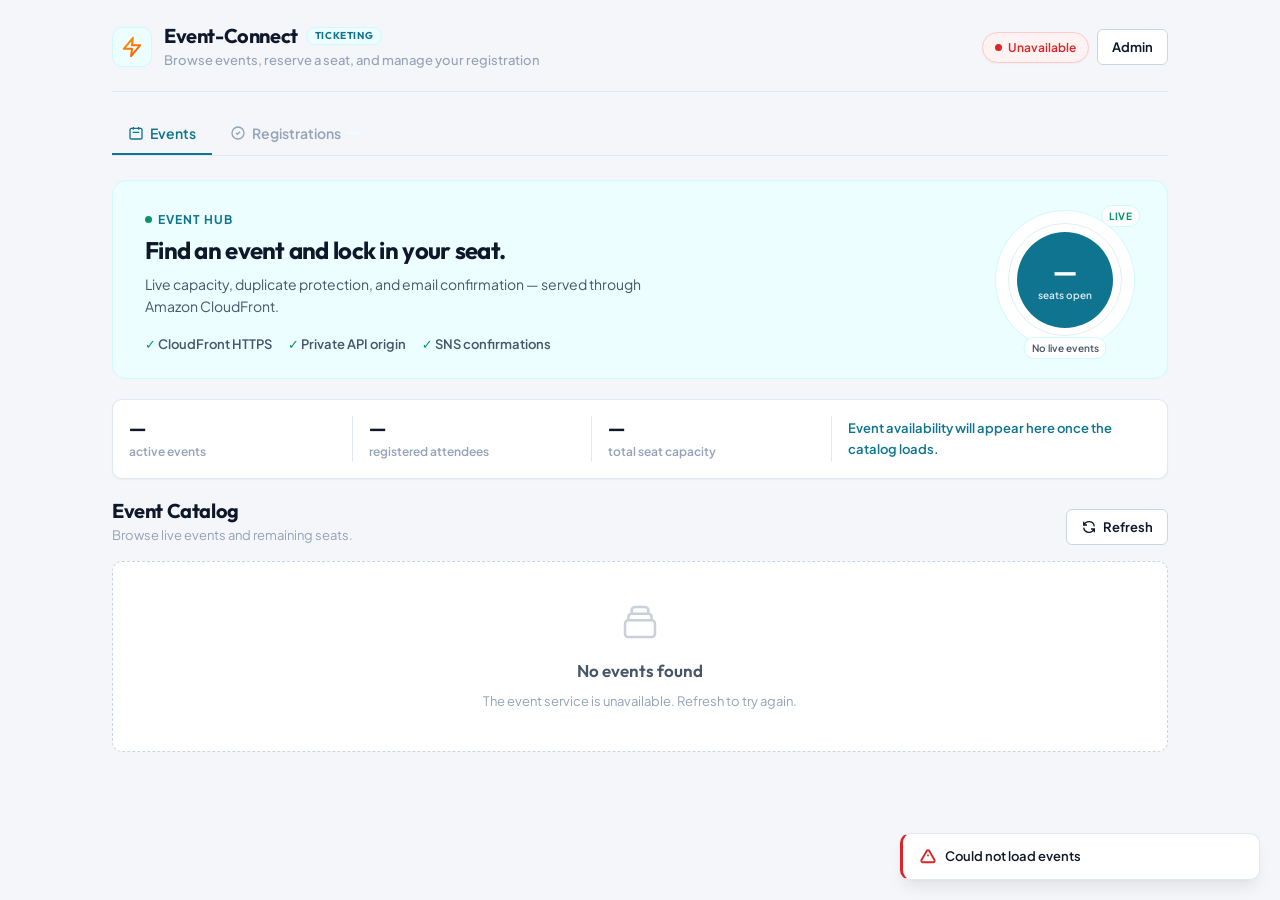
==== commit ca7d2f8a: "feat: require admin session for cancel and full attendee list Co-authored-by: Cursor <cursoragent@cu" ====
--- a/frontend/index.html
+++ b/frontend/index.html
@@ -36,6 +36,8 @@
           <span class="status-dot" aria-hidden="true"></span>
           <span id="api-status-text">Checking connectivity…</span>
         </div>
+        <button type="button" id="btn-admin" class="btn btn-secondary btn-admin">Admin</button>
+        <button type="button" id="btn-admin-signout" class="btn btn-tertiary hidden">Sign out</button>
       </div>
     </header>
 
@@ -123,22 +125,22 @@
       <section id="section-my-registrations" class="tab-content hidden" role="tabpanel" aria-labelledby="tab-my-registrations">
         <div class="section-header">
           <div>
-            <h2>Your registrations</h2>
-            <p class="section-desc">Look up tickets by the email used at registration. Full attendee lists are not public.</p>
+            <h2>Registrations</h2>
+            <p class="section-desc" id="regs-section-desc">Look up your tickets by the email used at registration. Cancelling a seat is admin-only.</p>
           </div>
         </div>
 
         <div class="search-card">
           <form id="form-search-email" class="search-form">
             <div class="form-group flex-1">
-              <label for="search-email-input">Email address</label>
+              <label for="search-email-input">Filter by email</label>
               <input type="email" id="search-email-input" placeholder="you@example.com" autocomplete="email" spellcheck="false">
             </div>
             <button type="submit" class="btn btn-primary" id="btn-search-email">
               <svg width="16" height="16" viewBox="0 0 24 24" fill="none" stroke="currentColor" stroke-width="2" aria-hidden="true"><path d="M21 21l-6-6m2-5a7 7 0 11-14 0 7 7 0 0114 0z"/></svg>
-              Find tickets
+              Filter
             </button>
-            <button type="button" class="btn btn-secondary" id="btn-clear-search">Clear</button>
+            <button type="button" class="btn btn-secondary" id="btn-clear-search">Show all</button>
           </form>
         </div>
 
@@ -154,7 +156,7 @@
         <div id="regs-empty" class="empty-state hidden">
           <svg width="40" height="40" viewBox="0 0 24 24" fill="none" stroke="currentColor" stroke-width="1.5" aria-hidden="true"><path d="M9 12h6m-6 4h6m2 5H7a2 2 0 01-2-2V5a2 2 0 012-2h5.586a1 1 0 01.707.293l5.414 5.414a1 1 0 01.293.707V19a2 2 0 01-2 2z"/></svg>
           <h3>No registrations found</h3>
-          <p>Enter the email you registered with to see your tickets.</p>
+          <p id="regs-empty-message">Enter the email you registered with to see your tickets.</p>
         </div>
       </section>
     </main>
@@ -186,6 +188,30 @@
           <div class="modal-footer">
             <button type="button" id="btn-cancel-modal" class="btn btn-tertiary">Cancel</button>
             <button type="submit" id="btn-submit-register" class="btn btn-primary">Confirm Registration</button>
+          </div>
+        </form>
+      </div>
+    </div>
+
+    <!-- Admin sign-in -->
+    <div id="admin-modal" class="modal-overlay hidden" role="dialog" aria-modal="true" aria-labelledby="admin-modal-title">
+      <div class="modal-card" style="max-width: 400px;">
+        <div class="modal-header">
+          <div>
+            <h3 id="admin-modal-title">Admin sign-in</h3>
+            <span class="badge">Cancels and full attendee list</span>
+          </div>
+          <button id="btn-close-admin-modal" class="btn-close" aria-label="Close dialog">&times;</button>
+        </div>
+        <form id="form-admin-login" class="modal-form">
+          <div class="form-group">
+            <label for="admin-password-input">Admin password</label>
+            <input type="password" id="admin-password-input" autocomplete="current-password" required>
+            <span class="form-hint">Public visitors can register. Only admins can cancel tickets or list everyone.</span>
+          </div>
+          <div class="modal-footer">
+            <button type="button" id="btn-cancel-admin-modal" class="btn btn-tertiary">Cancel</button>
+            <button type="submit" class="btn btn-primary">Sign in</button>
           </div>
         </form>
       </div>
--- a/frontend/style.css
+++ b/frontend/style.css
@@ -145,6 +145,18 @@
   padding-bottom: var(--space-5);
   border-bottom: 1px solid var(--line);
   margin-bottom: var(--space-5);
+}
+
+.header-actions {
+  display: flex;
+  align-items: center;
+  gap: var(--space-2);
+}
+
+.btn-admin.is-admin {
+  border-color: var(--brand);
+  background: var(--brand-soft);
+  color: var(--brand);
 }
 
 .header-brand {
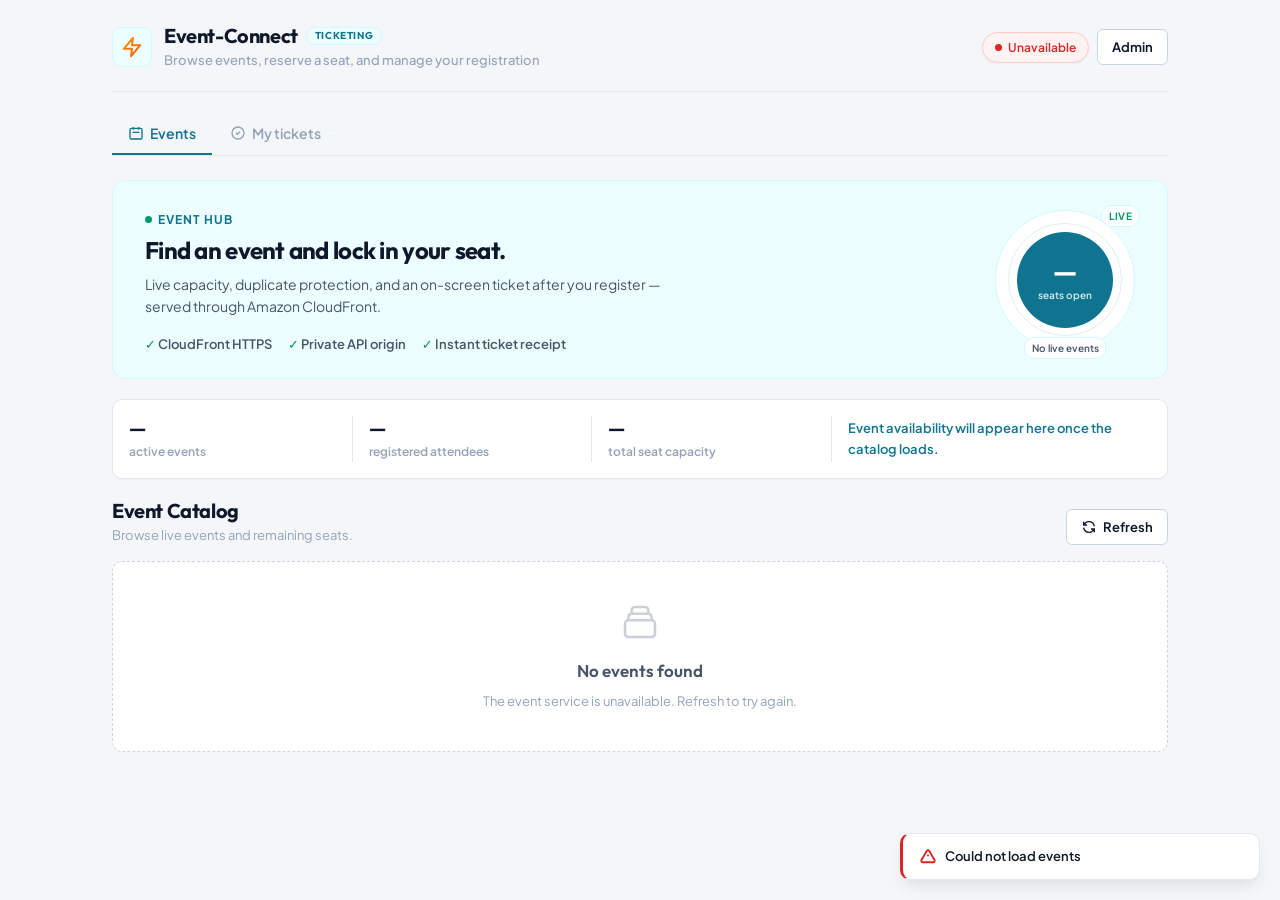
==== commit 6cfc3b58: "feat: show on-screen tickets so attendees do not depend on email The receipt is the ticket; SNS noti" ====
--- a/frontend/index.html
+++ b/frontend/index.html
@@ -8,7 +8,7 @@
   <link rel="preconnect" href="https://fonts.googleapis.com">
   <link rel="preconnect" href="https://fonts.gstatic.com" crossorigin>
   <link href="https://fonts.googleapis.com/css2?family=Outfit:wght@300;400;500;600;700&family=Plus+Jakarta+Sans:wght@400;500;600;700&display=swap" rel="stylesheet">
-  <link rel="stylesheet" href="style.css">
+  <link rel="stylesheet" href="style.css?v=ticket-receipt-1">
 </head>
 <body>
   <div class="app-container">
@@ -50,7 +50,7 @@
       </button>
       <button class="tab-btn" id="tab-my-registrations" data-tab="section-my-registrations" role="tab" aria-selected="false" aria-controls="section-my-registrations">
         <svg width="16" height="16" viewBox="0 0 24 24" fill="none" stroke="currentColor" stroke-width="2" aria-hidden="true"><path d="M9 12l2 2 4-4m6 2a9 9 0 11-18 0 9 9 0 0118 0z"/></svg>
-        Registrations
+        My tickets
         <span class="tab-count" id="tab-reg-count" aria-label="Registration count"></span>
       </button>
     </nav>
@@ -64,11 +64,11 @@
           <div class="hero-copy">
             <p class="eyebrow"><span class="live-pulse" aria-hidden="true"></span> Event Hub</p>
             <h2 id="hero-title">Find an event and lock in your seat.</h2>
-            <p>Live capacity, duplicate protection, and email confirmation — served through Amazon CloudFront.</p>
+            <p>Live capacity, duplicate protection, and an on-screen ticket after you register — served through Amazon CloudFront.</p>
             <div class="hero-proof">
               <span>✓ CloudFront HTTPS</span>
               <span>✓ Private API origin</span>
-              <span>✓ SNS confirmations</span>
+              <span>✓ Instant ticket receipt</span>
             </div>
           </div>
           <div class="capacity-orbit" aria-label="Live capacity snapshot">
@@ -125,22 +125,22 @@
       <section id="section-my-registrations" class="tab-content hidden" role="tabpanel" aria-labelledby="tab-my-registrations">
         <div class="section-header">
           <div>
-            <h2>Registrations</h2>
-            <p class="section-desc" id="regs-section-desc">Look up your tickets by the email used at registration. Cancelling a seat is admin-only.</p>
+            <h2>My tickets</h2>
+            <p class="section-desc" id="regs-section-desc">Tickets from this browser appear here after you register. You can also look up by email. Only an admin can cancel a seat.</p>
           </div>
         </div>
 
         <div class="search-card">
           <form id="form-search-email" class="search-form">
             <div class="form-group flex-1">
-              <label for="search-email-input">Filter by email</label>
+              <label for="search-email-input">Look up by email</label>
               <input type="email" id="search-email-input" placeholder="you@example.com" autocomplete="email" spellcheck="false">
             </div>
             <button type="submit" class="btn btn-primary" id="btn-search-email">
               <svg width="16" height="16" viewBox="0 0 24 24" fill="none" stroke="currentColor" stroke-width="2" aria-hidden="true"><path d="M21 21l-6-6m2-5a7 7 0 11-14 0 7 7 0 0114 0z"/></svg>
-              Filter
+              Find my tickets
             </button>
-            <button type="button" class="btn btn-secondary" id="btn-clear-search">Show all</button>
+            <button type="button" class="btn btn-secondary" id="btn-clear-search">This browser</button>
           </form>
         </div>
 
@@ -156,7 +156,7 @@
         <div id="regs-empty" class="empty-state hidden">
           <svg width="40" height="40" viewBox="0 0 24 24" fill="none" stroke="currentColor" stroke-width="1.5" aria-hidden="true"><path d="M9 12h6m-6 4h6m2 5H7a2 2 0 01-2-2V5a2 2 0 012-2h5.586a1 1 0 01.707.293l5.414 5.414a1 1 0 01.293.707V19a2 2 0 01-2 2z"/></svg>
           <h3>No registrations found</h3>
-          <p id="regs-empty-message">Enter the email you registered with to see your tickets.</p>
+          <p id="regs-empty-message">Register for an event to get a ticket on this screen. Email confirmation is extra — your ticket ID is shown immediately.</p>
         </div>
       </section>
     </main>
@@ -182,7 +182,7 @@
           <div class="form-group">
             <label for="reg-email-input">Email Address <span aria-hidden="true">*</span></label>
             <input type="email" id="reg-email-input" placeholder="jane@example.com" required aria-required="true">
-            <span class="form-hint">You'll receive a confirmation once registered.</span>
+            <span class="form-hint">Your ticket ID is shown on the next screen. Keep it — email is a backup, not the ticket.</span>
           </div>
 
           <div class="modal-footer">
@@ -190,6 +190,32 @@
             <button type="submit" id="btn-submit-register" class="btn btn-primary">Confirm Registration</button>
           </div>
         </form>
+      </div>
+    </div>
+
+    <!-- Ticket receipt — shown immediately after register so email is not required -->
+    <div id="ticket-modal" class="modal-overlay hidden" role="dialog" aria-modal="true" aria-labelledby="ticket-modal-title">
+      <div class="modal-card" style="max-width: 440px;">
+        <div class="modal-header">
+          <div>
+            <h3 id="ticket-modal-title">You're registered</h3>
+            <span class="badge badge-success">Ticket confirmed</span>
+          </div>
+          <button id="btn-close-ticket-modal" class="btn-close" aria-label="Close dialog">&times;</button>
+        </div>
+        <div class="modal-form">
+          <p class="form-hint" style="margin-bottom: 12px;">Save this ticket. Confirmation email may not arrive if you are not a verified SES recipient.</p>
+          <div class="ticket-receipt">
+            <div class="ticket-row"><span>Event</span><strong id="ticket-event-name">—</strong></div>
+            <div class="ticket-row"><span>Name</span><strong id="ticket-name">—</strong></div>
+            <div class="ticket-row"><span>Email</span><strong id="ticket-email">—</strong></div>
+            <div class="ticket-row"><span>Ticket ID</span><code id="ticket-id">—</code></div>
+          </div>
+          <div class="modal-footer">
+            <button type="button" id="btn-copy-ticket" class="btn btn-secondary">Copy ticket ID</button>
+            <button type="button" id="btn-view-tickets" class="btn btn-primary">View my tickets</button>
+          </div>
+        </div>
       </div>
     </div>
 
@@ -235,6 +261,6 @@
     <div id="toast-container" class="toast-container" aria-live="polite"></div>
   </div>
 
-  <script src="app.js"></script>
+  <script src="app.js?v=ticket-receipt-1"></script>
 </body>
 </html>
--- a/frontend/style.css
+++ b/frontend/style.css
@@ -151,6 +151,40 @@
   display: flex;
   align-items: center;
   gap: var(--space-2);
+}
+
+.ticket-receipt {
+  border: 1px solid var(--line);
+  border-radius: var(--radius-md);
+  background: var(--surface-subtle);
+  overflow: hidden;
+  margin-bottom: var(--space-4);
+}
+
+.ticket-row {
+  display: flex;
+  justify-content: space-between;
+  align-items: center;
+  gap: var(--space-3);
+  padding: 10px 14px;
+  border-bottom: 1px solid var(--line);
+  font-size: var(--text-sm);
+}
+
+.ticket-row:last-child {
+  border-bottom: 0;
+}
+
+.ticket-row span {
+  color: var(--ink-faint);
+  font-weight: 600;
+}
+
+.ticket-row strong,
+.ticket-row code {
+  color: var(--ink);
+  text-align: right;
+  word-break: break-all;
 }
 
 .btn-admin.is-admin {
